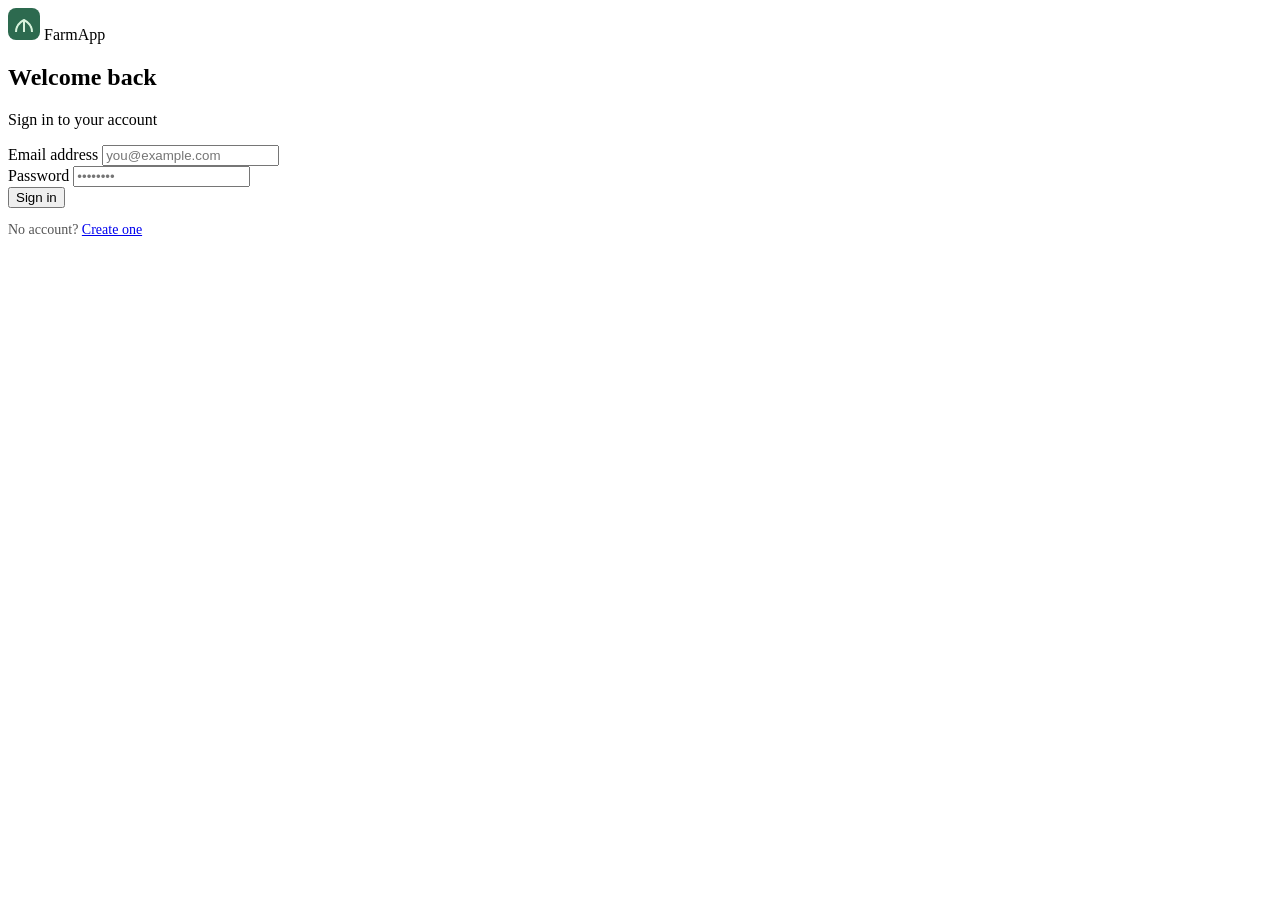
==== frontend/index.html @ a3dffd17 "setup frontend" ====
<!DOCTYPE html>
<html lang="en">
<head>
  <meta charset="UTF-8">
  <meta name="viewport" content="width=device-width, initial-scale=1.0">
  <title>FarmApp — Login</title>
  <link rel="stylesheet" href="css/style.css">
</head>
<body>
<div class="auth-wrapper">
  <div class="auth-card">
    <div class="logo">
      <svg width="32" height="32" viewBox="0 0 32 32" fill="none">
        <rect width="32" height="32" rx="8" fill="#2d6a4f"/>
        <path d="M8 24c0-6 4-10 8-12 4 2 8 6 8 12" stroke="#d8f3dc" stroke-width="2" fill="none"/>
        <line x1="16" y1="12" x2="16" y2="24" stroke="#d8f3dc" stroke-width="2"/>
      </svg>
      <span>FarmApp</span>
    </div>
    <h2>Welcome back</h2>
    <p class="sub">Sign in to your account</p>

    <div class="alert alert-error" id="error-msg"></div>

    <div class="form-group">
      <label>Email address</label>
      <input type="email" id="email" placeholder="you@example.com" autocomplete="email">
    </div>
    <div class="form-group">
      <label>Password</label>
      <input type="password" id="password" placeholder="••••••••" autocomplete="current-password">
    </div>

    <button class="btn btn-primary" id="login-btn" onclick="doLogin()">Sign in</button>

    <p class="text-center mt-16" style="font-size:14px; color:#555;">
      No account? <a class="link" href="register.html">Create one</a>
    </p>
  </div>
</div>

<script src="js/auth.js"></script>
<script>
  // Redirect if already logged in
  if (isLoggedIn()) {
    const user = getUser();
    window.location.href = user?.role === 'admin' ? 'dashboard-admin.html' : 'dashboard-farmer.html';
  }

  async function doLogin() {
    const email = document.getElementById('email').value.trim();
    const password = document.getElementById('password').value;
    const errEl = document.getElementById('error-msg');
    const btn = document.getElementById('login-btn');

    errEl.classList.remove('show');
    if (!email || !password) {
      errEl.textContent = 'Please fill in all fields.';
      errEl.classList.add('show');
      return;
    }

    btn.disabled = true;
    btn.textContent = 'Signing in…';

    const res = await fetch('http://127.0.0.1:8000/api/auth/login/', {
      method: 'POST',
      headers: { 'Content-Type': 'application/json' },
      body: JSON.stringify({ email, password }),
    });
    const data = await res.json();

    if (res.ok) {
      saveTokens(data.access, data.refresh);
      // Fetch user profile
      const meRes = await fetch('http://127.0.0.1:8000/api/auth/me/', {
        headers: { 'Authorization': `Bearer ${data.access}` }
      });
      const user = await meRes.json();
      saveUser(user);
      window.location.href = user.role === 'admin' ? 'dashboard-admin.html' : 'dashboard-farmer.html';
    } else {
      errEl.textContent = data.detail || 'Invalid credentials.';
      errEl.classList.add('show');
      btn.disabled = false;
      btn.textContent = 'Sign in';
    }
  }

  document.addEventListener('keydown', e => { if (e.key === 'Enter') doLogin(); });
</script>
</body>
</html>
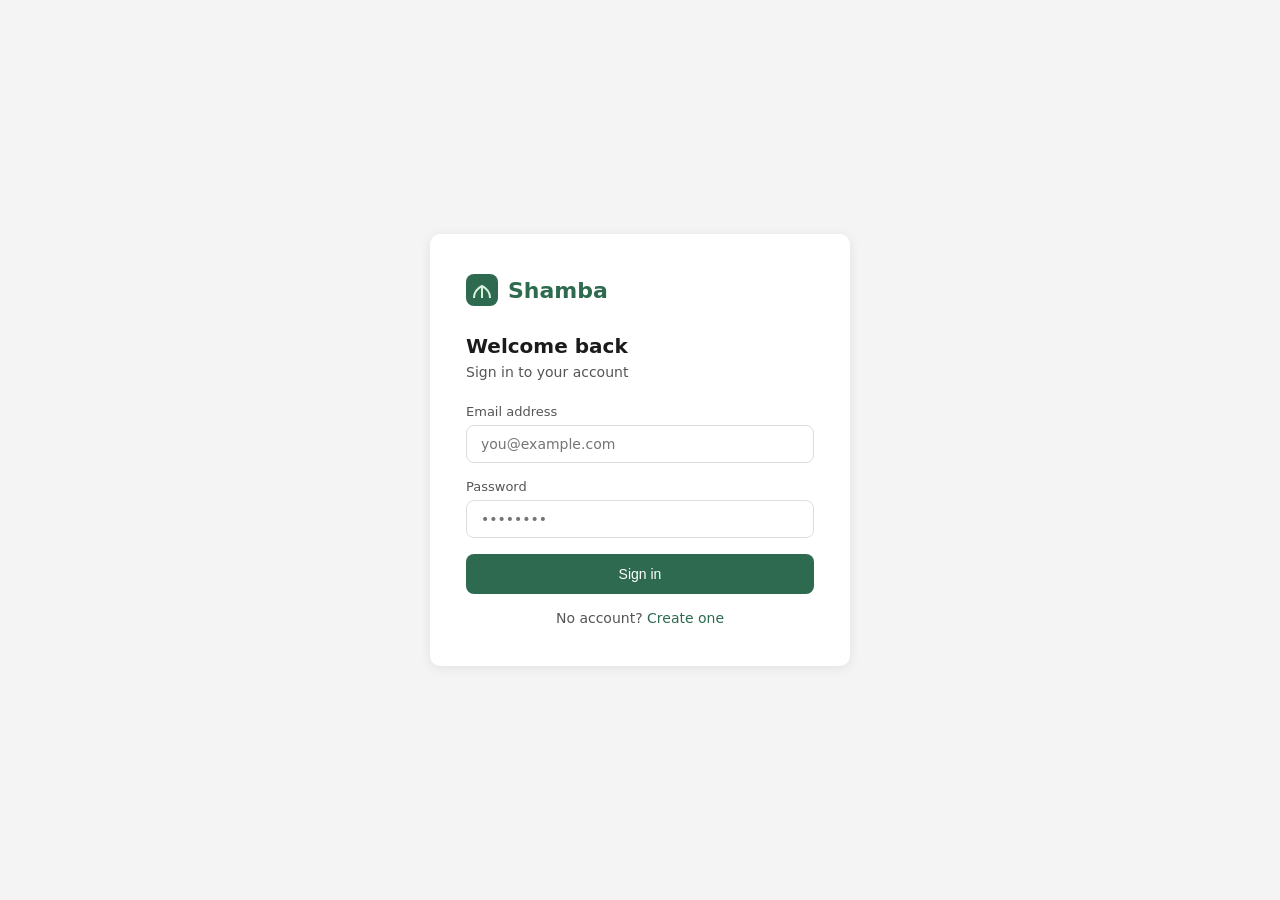
==== commit 049df977: "Prepare project for deployment" ====
--- a/frontend/index.html
+++ b/frontend/index.html
@@ -3,7 +3,7 @@
 <head>
   <meta charset="UTF-8">
   <meta name="viewport" content="width=device-width, initial-scale=1.0">
-  <title>FarmApp — Login</title>
+  <title>Shamba — Login</title>
   <link rel="stylesheet" href="css/style.css">
 </head>
 <body>
@@ -15,7 +15,7 @@
         <path d="M8 24c0-6 4-10 8-12 4 2 8 6 8 12" stroke="#d8f3dc" stroke-width="2" fill="none"/>
         <line x1="16" y1="12" x2="16" y2="24" stroke="#d8f3dc" stroke-width="2"/>
       </svg>
-      <span>FarmApp</span>
+      <span>Shamba</span>
     </div>
     <h2>Welcome back</h2>
     <p class="sub">Sign in to your account</p>
@@ -33,25 +33,25 @@
 
     <button class="btn btn-primary" id="login-btn" onclick="doLogin()">Sign in</button>
 
-    <p class="text-center mt-16" style="font-size:14px; color:#555;">
+    <p class="text-center mt-16" style="font-size:14px;color:#555;">
       No account? <a class="link" href="register.html">Create one</a>
     </p>
   </div>
 </div>
 
+<script src="js/config.js"></script>
 <script src="js/auth.js"></script>
 <script>
-  // Redirect if already logged in
   if (isLoggedIn()) {
     const user = getUser();
     window.location.href = user?.role === 'admin' ? 'dashboard-admin.html' : 'dashboard-farmer.html';
   }
 
   async function doLogin() {
-    const email = document.getElementById('email').value.trim();
+    const email    = document.getElementById('email').value.trim();
     const password = document.getElementById('password').value;
-    const errEl = document.getElementById('error-msg');
-    const btn = document.getElementById('login-btn');
+    const errEl    = document.getElementById('error-msg');
+    const btn      = document.getElementById('login-btn');
 
     errEl.classList.remove('show');
     if (!email || !password) {
@@ -60,29 +60,35 @@
       return;
     }
 
-    btn.disabled = true;
+    btn.disabled    = true;
     btn.textContent = 'Signing in…';
 
-    const res = await fetch('http://127.0.0.1:8000/api/auth/login/', {
-      method: 'POST',
-      headers: { 'Content-Type': 'application/json' },
-      body: JSON.stringify({ email, password }),
-    });
-    const data = await res.json();
+    try {
+      const res  = await fetch(`${API_BASE}/auth/login/`, {
+        method:  'POST',
+        headers: { 'Content-Type': 'application/json' },
+        body:    JSON.stringify({ email, password }),
+      });
+      const data = await res.json();
 
-    if (res.ok) {
-      saveTokens(data.access, data.refresh);
-      // Fetch user profile
-      const meRes = await fetch('http://127.0.0.1:8000/api/auth/me/', {
-        headers: { 'Authorization': `Bearer ${data.access}` }
-      });
-      const user = await meRes.json();
-      saveUser(user);
-      window.location.href = user.role === 'admin' ? 'dashboard-admin.html' : 'dashboard-farmer.html';
-    } else {
-      errEl.textContent = data.detail || 'Invalid credentials.';
+      if (res.ok) {
+        saveTokens(data.access, data.refresh);
+        const meRes = await fetch(`${API_BASE}/auth/me/`, {
+          headers: { 'Authorization': `Bearer ${data.access}` },
+        });
+        const user = await meRes.json();
+        saveUser(user);
+        window.location.href = user.role === 'admin' ? 'dashboard-admin.html' : 'dashboard-farmer.html';
+      } else {
+        errEl.textContent = data.detail || 'Invalid credentials.';
+        errEl.classList.add('show');
+        btn.disabled    = false;
+        btn.textContent = 'Sign in';
+      }
+    } catch (_) {
+      errEl.textContent = 'Cannot reach the server. Please try again.';
       errEl.classList.add('show');
-      btn.disabled = false;
+      btn.disabled    = false;
       btn.textContent = 'Sign in';
     }
   }
--- a/frontend/css/style.css
+++ b/frontend/css/style.css
@@ -0,0 +1,414 @@
+*, *::before, *::after { box-sizing: border-box; margin: 0; padding: 0; }
+
+:root {
+    --green:       #2d6a4f;
+    --green-light: #52b788;
+    --green-pale:  #d8f3dc;
+    --amber:       #e9c46a;
+    --red:         #e63946;
+    --gray-dark:   #1b1b1b;
+    --gray:        #555;
+    --gray-light:  #f4f4f4;
+    --white:       #ffffff;
+    --radius:      10px;
+    --shadow:      0 2px 12px rgba(0,0,0,0.08);
+    --font:        'Segoe UI', system-ui, sans-serif;
+}
+
+body {
+    font-family: var(--font);
+    background: var(--gray-light);
+    color: var(--gray-dark);
+    min-height: 100vh;
+}
+
+/* ── Auth pages ── */
+.auth-wrapper {
+    display: flex;
+    align-items: center;
+    justify-content: center;
+    min-height: 100vh;
+    padding: 24px;
+}
+
+.auth-card {
+    background: var(--white);
+    border-radius: var(--radius);
+    box-shadow: var(--shadow);
+    padding: 40px 36px;
+    width: 100%;
+    max-width: 420px;
+}
+
+.auth-card .logo {
+    display: flex;
+    align-items: center;
+    gap: 10px;
+    margin-bottom: 28px;
+}
+
+.auth-card .logo span {
+    font-size: 22px;
+    font-weight: 700;
+    color: var(--green);
+}
+
+.auth-card h2 {
+    font-size: 20px;
+    font-weight: 600;
+    margin-bottom: 6px;
+}
+
+.auth-card p.sub {
+    color: var(--gray);
+    font-size: 14px;
+    margin-bottom: 24px;
+}
+
+/* ── Forms ── */
+.form-group {
+    margin-bottom: 16px;
+}
+
+.form-group label {
+    display: block;
+    font-size: 13px;
+    font-weight: 500;
+    margin-bottom: 6px;
+    color: var(--gray);
+}
+
+.form-group input,
+.form-group select {
+    width: 100%;
+    padding: 10px 14px;
+    border: 1.5px solid #ddd;
+    border-radius: 8px;
+    font-size: 14px;
+    font-family: var(--font);
+    background: var(--white);
+    transition: border-color 0.2s;
+}
+
+.form-group input:focus,
+.form-group select:focus {
+    outline: none;
+    border-color: var(--green-light);
+}
+
+.form-row {
+    display: grid;
+    grid-template-columns: 1fr 1fr;
+    gap: 12px;
+}
+
+/* ── Buttons ── */
+.btn {
+    display: inline-flex;
+    align-items: center;
+    justify-content: center;
+    gap: 6px;
+    padding: 10px 20px;
+    border: none;
+    border-radius: 8px;
+    font-size: 14px;
+    font-weight: 500;
+    cursor: pointer;
+    transition: opacity 0.15s, transform 0.1s;
+    text-decoration: none;
+}
+
+.btn:active { transform: scale(0.98); }
+.btn:disabled { opacity: 0.6; cursor: not-allowed; }
+
+.btn-primary  { background: var(--green); color: var(--white); width: 100%; padding: 12px; }
+.btn-primary:hover { opacity: 0.9; }
+.btn-sm       { padding: 6px 14px; font-size: 13px; }
+.btn-edit     { background: var(--amber); color: var(--gray-dark); }
+.btn-delete   { background: var(--red); color: var(--white); }
+.btn-outline  { background: transparent; border: 1.5px solid var(--green); color: var(--green); }
+.btn-outline:hover { background: var(--green-pale); }
+.btn-green    { background: var(--green); color: var(--white); }
+
+/* ── Alerts ── */
+.alert {
+    padding: 10px 14px;
+    border-radius: 8px;
+    font-size: 13px;
+    margin-bottom: 16px;
+    display: none;
+}
+.alert.show { display: block; }
+.alert-error   { background: #ffe0e0; color: #b00020; }
+.alert-success { background: var(--green-pale); color: var(--green); }
+
+/* ── App shell ── */
+.app-layout {
+    display: grid;
+    grid-template-columns: 220px 1fr;
+    min-height: 100vh;
+}
+
+/* ── Sidebar ── */
+.sidebar {
+    background: var(--green);
+    color: var(--white);
+    display: flex;
+    flex-direction: column;
+    padding: 28px 0;
+    position: sticky;
+    top: 0;
+    height: 100vh;
+}
+
+.sidebar .brand {
+    display: flex;
+    align-items: center;
+    gap: 10px;
+    padding: 0 24px 28px;
+    border-bottom: 1px solid rgba(255,255,255,0.15);
+}
+
+.sidebar .brand span {
+    font-size: 18px;
+    font-weight: 700;
+}
+
+.sidebar nav {
+    padding: 20px 12px;
+    flex: 1;
+    display: flex;
+    flex-direction: column;
+    gap: 4px;
+}
+
+.sidebar nav a {
+    display: flex;
+    align-items: center;
+    gap: 10px;
+    padding: 10px 14px;
+    border-radius: 8px;
+    color: rgba(255,255,255,0.8);
+    text-decoration: none;
+    font-size: 14px;
+    font-weight: 500;
+    transition: background 0.15s, color 0.15s;
+}
+
+.sidebar nav a:hover,
+.sidebar nav a.active {
+    background: rgba(255,255,255,0.15);
+    color: var(--white);
+}
+
+.sidebar .user-info {
+    padding: 16px 24px;
+    border-top: 1px solid rgba(255,255,255,0.15);
+    font-size: 13px;
+}
+
+.sidebar .user-info .name { font-weight: 600; }
+.sidebar .user-info .role { opacity: 0.7; text-transform: capitalize; margin-bottom: 12px; }
+
+.sidebar .user-info button {
+    background: rgba(255,255,255,0.15);
+    border: none;
+    color: var(--white);
+    padding: 8px 14px;
+    border-radius: 8px;
+    font-size: 13px;
+    cursor: pointer;
+    width: 100%;
+    text-align: left;
+}
+.sidebar .user-info button:hover { background: rgba(255,255,255,0.25); }
+
+/* ── Main content ── */
+.main {
+    padding: 32px;
+    overflow-y: auto;
+}
+
+.page-header {
+    margin-bottom: 28px;
+}
+
+.page-header h1 {
+    font-size: 22px;
+    font-weight: 700;
+}
+
+.page-header p {
+    color: var(--gray);
+    font-size: 14px;
+    margin-top: 4px;
+}
+
+/* ── Stat cards ── */
+.stats-grid {
+    display: grid;
+    grid-template-columns: repeat(auto-fit, minmax(180px, 1fr));
+    gap: 16px;
+    margin-bottom: 32px;
+}
+
+.stat-card {
+    background: var(--white);
+    border-radius: var(--radius);
+    padding: 20px 24px;
+    box-shadow: var(--shadow);
+}
+
+.stat-card .value {
+    font-size: 32px;
+    font-weight: 700;
+    color: var(--green);
+}
+
+.stat-card .label {
+    font-size: 13px;
+    color: var(--gray);
+    margin-top: 4px;
+}
+
+/* ── Cards ── */
+.card {
+    background: var(--white);
+    border-radius: var(--radius);
+    box-shadow: var(--shadow);
+    padding: 24px;
+    margin-bottom: 24px;
+}
+
+.card h3 {
+    font-size: 16px;
+    font-weight: 600;
+    margin-bottom: 16px;
+    padding-bottom: 12px;
+    border-bottom: 1px solid #eee;
+}
+
+/* ── Weather widget ── */
+.weather-card {
+    background: linear-gradient(135deg, var(--green) 0%, var(--green-light) 100%);
+    color: var(--white);
+    border-radius: var(--radius);
+    padding: 24px;
+    margin-bottom: 24px;
+    box-shadow: var(--shadow);
+}
+
+.weather-card .city { font-size: 13px; opacity: 0.85; }
+.weather-card .temp { font-size: 48px; font-weight: 700; line-height: 1; margin: 8px 0; }
+.weather-card .desc { font-size: 14px; opacity: 0.9; text-transform: capitalize; }
+.weather-card .meta { display: flex; gap: 20px; margin-top: 16px; font-size: 13px; opacity: 0.85; }
+
+.insight-box {
+    background: var(--green-pale);
+    border-left: 4px solid var(--green);
+    border-radius: 0 8px 8px 0;
+    padding: 14px 16px;
+    font-size: 14px;
+    color: var(--green);
+    margin-bottom: 24px;
+    line-height: 1.6;
+}
+
+/* ── Table ── */
+.table-wrap { overflow-x: auto; }
+
+table {
+    width: 100%;
+    border-collapse: collapse;
+    font-size: 14px;
+}
+
+thead th {
+    background: var(--gray-light);
+    text-align: left;
+    padding: 10px 14px;
+    font-weight: 600;
+    font-size: 12px;
+    text-transform: uppercase;
+    letter-spacing: 0.5px;
+    color: var(--gray);
+}
+
+tbody td {
+    padding: 12px 14px;
+    border-bottom: 1px solid #f0f0f0;
+    vertical-align: middle;
+}
+
+tbody tr:last-child td { border-bottom: none; }
+tbody tr:hover { background: var(--gray-light); }
+
+.actions { display: flex; gap: 6px; }
+
+/* ── Modal ── */
+.modal-overlay {
+    display: none;
+    position: fixed;
+    inset: 0;
+    background: rgba(0,0,0,0.45);
+    z-index: 100;
+    align-items: center;
+    justify-content: center;
+    padding: 24px;
+}
+
+.modal-overlay.open { display: flex; }
+
+.modal {
+    background: var(--white);
+    border-radius: var(--radius);
+    padding: 32px;
+    width: 100%;
+    max-width: 500px;
+    max-height: 90vh;
+    overflow-y: auto;
+    box-shadow: 0 8px 32px rgba(0,0,0,0.18);
+}
+
+.modal h3 { font-size: 18px; margin-bottom: 20px; }
+
+.modal-footer {
+    display: flex;
+    gap: 10px;
+    justify-content: flex-end;
+    margin-top: 20px;
+}
+
+/* ── Badge ── */
+.badge {
+    display: inline-block;
+    padding: 2px 10px;
+    border-radius: 20px;
+    font-size: 12px;
+    font-weight: 500;
+    background: var(--green-pale);
+    color: var(--green);
+}
+
+/* ── Misc ── */
+.link { color: var(--green); text-decoration: none; font-size: 14px; }
+.link:hover { text-decoration: underline; }
+.text-center { text-align: center; }
+.mt-16 { margin-top: 16px; }
+.empty { color: var(--gray); font-size: 14px; padding: 20px 0; text-align: center; }
+
+.top-bar {
+    display: flex;
+    justify-content: space-between;
+    align-items: center;
+    margin-bottom: 16px;
+}
+
+/* ── Responsive ── */
+@media (max-width: 700px) {
+    .app-layout { grid-template-columns: 1fr; }
+    .sidebar { height: auto; position: static; flex-direction: row; flex-wrap: wrap; padding: 16px; }
+    .sidebar nav { flex-direction: row; padding: 0; }
+    .main { padding: 16px; }
+    .form-row { grid-template-columns: 1fr; }
+}
